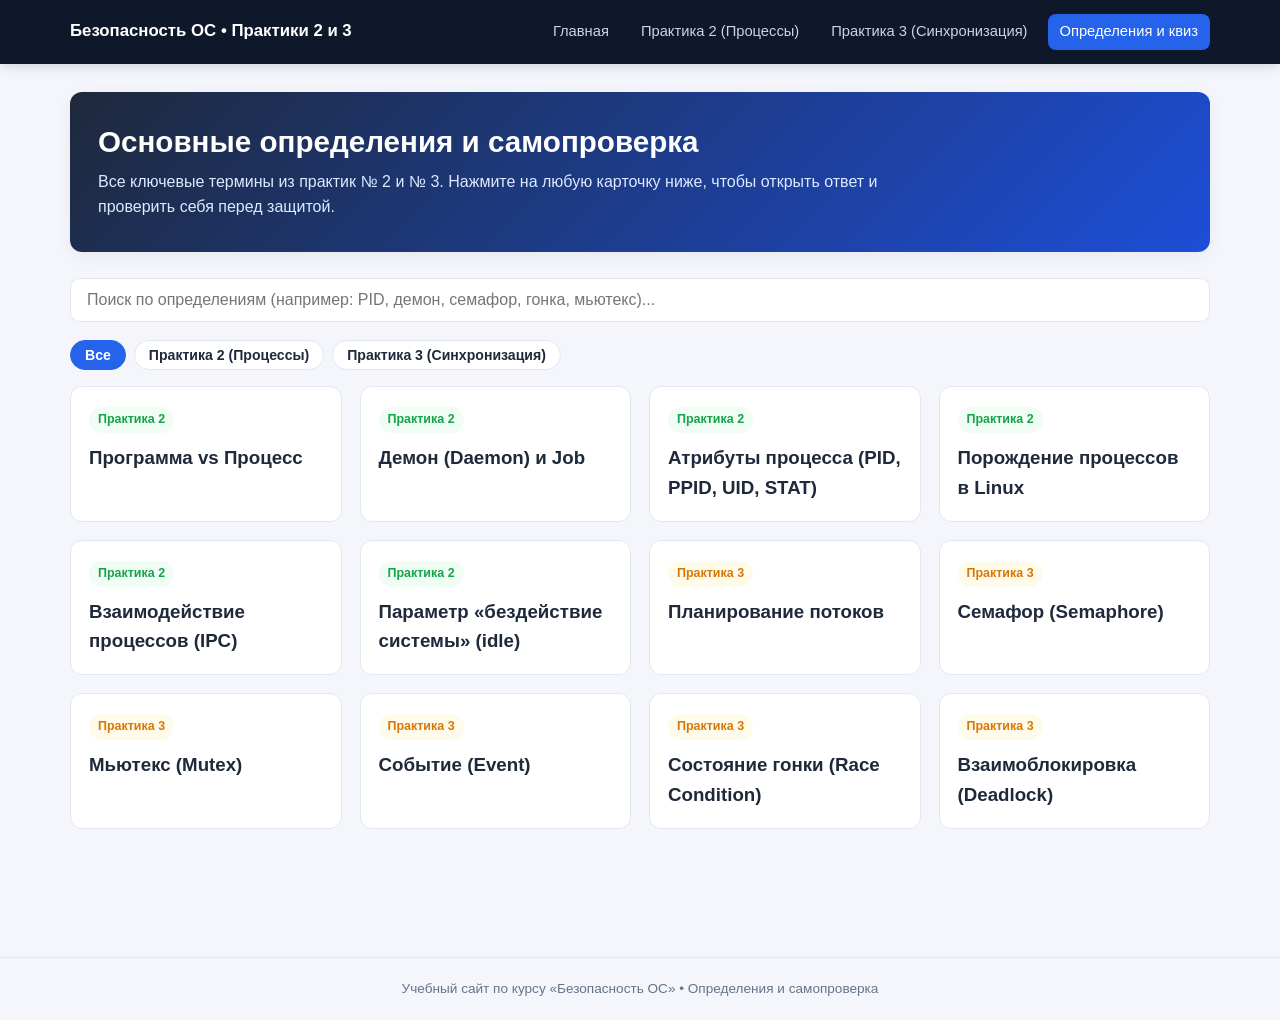
==== definitions.html @ 0ff90acb "Add files via upload" ====
<!DOCTYPE html>
<html lang="ru">
<head>
  <meta charset="UTF-8" />
  <meta name="viewport" content="width=device-width, initial-scale=1.0" />
  <title>Основные определения и квиз — Практики 2 и 3</title>
  <link rel="stylesheet" href="styles.css" />
</head>
<body>
  <header class="topbar">
    <div class="topbar-inner">
      <a class="brand" href="index.html">Безопасность ОС • Практики 2 и 3</a>
      <nav class="nav">
        <a href="index.html">Главная</a>
        <a href="practice2.html">Практика 2 (Процессы)</a>
        <a href="practice3.html">Практика 3 (Синхронизация)</a>
        <a href="definitions.html">Определения и квиз</a>
      </nav>
    </div>
  </header>

  <main class="container">
    <section class="hero">
      <h1>Основные определения и самопроверка</h1>
      <p>
        Все ключевые термины из практик № 2 и № 3. Нажмите на любую карточку ниже, чтобы открыть ответ и проверить себя перед защитой.
      </p>
    </section>

    <input id="defSearch" class="search-box" type="text" placeholder="Поиск по определениям (например: PID, демон, семафор, гонка, мьютекс)..." />

    <div class="pill-tabs">
      <button class="pill-tab active" onclick="filterTopic('all', this)">Все</button>
      <button class="pill-tab" onclick="filterTopic('p2', this)">Практика 2 (Процессы)</button>
      <button class="pill-tab" onclick="filterTopic('p3', this)">Практика 3 (Синхронизация)</button>
    </div>

    <section class="grid" id="cardsGrid">
      <article class="flashcard" data-topic="p2" onclick="this.classList.toggle('open')">
        <span class="badge badge-green">Практика 2</span>
        <h3>Программа vs Процесс</h3>
        <div class="answer">
          <strong>Программа</strong> — статический объект (файл с кодом и данными на диске).<br/>
          <strong>Процесс</strong> — динамический объект, программа в стадии выполнения со своими ресурсами и адресным пространством.
        </div>
      </article>

      <article class="flashcard" data-topic="p2" onclick="this.classList.toggle('open')">
        <span class="badge badge-green">Практика 2</span>
        <h3>Демон (Daemon) и Job</h3>
        <div class="answer">
          <strong>Демон</strong> — фоновый процесс, не привязанный к терминалу (управляется, например, через <code>systemctl</code>).<br/>
          <strong>Job (задание)</strong> — процесс, запущенный пользователем в оболочке, который не является демоном.
        </div>
      </article>

      <article class="flashcard" data-topic="p2" onclick="this.classList.toggle('open')">
        <span class="badge badge-green">Практика 2</span>
        <h3>Атрибуты процесса (PID, PPID, UID, STAT)</h3>
        <div class="answer">
          <code>PID</code> — уникальный номер процесса (в Linux 0 — ядро, 1 — <code>systemd/init</code>);<br/>
          <code>PPID</code> — PID родительского процесса;<br/>
          <code>UID</code> — пользователь-владелец;<br/>
          <code>STAT</code> — состояние (<code>R</code>, <code>S</code>, <code>I</code>, <code>D</code>, <code>Z</code>, <code>T</code>).
        </div>
      </article>

      <article class="flashcard" data-topic="p2" onclick="this.classList.toggle('open')">
        <span class="badge badge-green">Практика 2</span>
        <h3>Порождение процессов в Linux</h3>
        <div class="answer">
          Все процессы порождаются другими процессами через системные вызовы <code>fork()</code> (копия процесса),
          <code>vfork()</code>, <code>clone()</code> (процесс или поток) и <code>exec()</code> (загрузка новой программы).
        </div>
      </article>

      <article class="flashcard" data-topic="p2" onclick="this.classList.toggle('open')">
        <span class="badge badge-green">Практика 2</span>
        <h3>Взаимодействие процессов (IPC)</h3>
        <div class="answer">
          Организуется через сигналы (<code>kill</code>), каналы (<code>pipe</code> / FIFO), общую память,
          очереди сообщений, сокеты, а также семафоры и мьютексы.
        </div>
      </article>

      <article class="flashcard" data-topic="p2" onclick="this.classList.toggle('open')">
        <span class="badge badge-green">Практика 2</span>
        <h3>Параметр «бездействие системы» (idle)</h3>
        <div class="answer">
          Доля времени процессора (<code>id</code> в <code>top</code>), когда ЦП простаивает без задач.
          Для процесса состояние <code>I</code> в <code>STAT</code> означает, что процесс спит более 20 секунд.
        </div>
      </article>

      <article class="flashcard" data-topic="p3" onclick="this.classList.toggle('open')">
        <span class="badge badge-warn">Практика 3</span>
        <h3>Планирование потоков</h3>
        <div class="answer">
          Работа ОС по определению момента смены активного потока и выбору следующего потока из очереди готовых
          на основе приоритетов и дескрипторов.
        </div>
      </article>

      <article class="flashcard" data-topic="p3" onclick="this.classList.toggle('open')">
        <span class="badge badge-warn">Практика 3</span>
        <h3>Семафор (Semaphore)</h3>
        <div class="answer">
          Объект синхронизации со счётчиком, ограничивающий число потоков, одновременно имеющих доступ к ресурсу.
          При захвате (<code>acquire</code>) счётчик уменьшается, при освобождении (<code>release</code>) — увеличивается.
        </div>
      </article>

      <article class="flashcard" data-topic="p3" onclick="this.classList.toggle('open')">
        <span class="badge badge-warn">Практика 3</span>
        <h3>Мьютекс (Mutex)</h3>
        <div class="answer">
          Объект взаимного исключения для защиты общего ресурса: одновременно к ресурсу допускается только
          <strong>один</strong> поток. Пока он работает, остальные ожидают освобождения мьютекса.
        </div>
      </article>

      <article class="flashcard" data-topic="p3" onclick="this.classList.toggle('open')">
        <span class="badge badge-warn">Практика 3</span>
        <h3>Событие (Event)</h3>
        <div class="answer">
          Объект синхронизации с двумя состояниями (сигнальное / несигнальное). Позволяет заблокировать потоки
          через <code>wait()</code>, пока другой поток не установит сигнал методом <code>set()</code>.
        </div>
      </article>

      <article class="flashcard" data-topic="p3" onclick="this.classList.toggle('open')">
        <span class="badge badge-warn">Практика 3</span>
        <h3>Состояние гонки (Race Condition)</h3>
        <div class="answer">
          Ошибка многопоточности, когда несколько потоков одновременно читают и изменяют общие данные без синхронизации,
          из-за чего результат зависит от случайного порядка их выполнения.
        </div>
      </article>

      <article class="flashcard" data-topic="p3" onclick="this.classList.toggle('open')">
        <span class="badge badge-warn">Практика 3</span>
        <h3>Взаимоблокировка (Deadlock)</h3>
        <div class="answer">
          Ситуация, при которой два или более потока бесконечно ждут освобождения ресурсов, захваченных друг другом,
          и ни один не может продолжить работу.
        </div>
      </article>
    </section>
  </main>

  <footer class="footer">
    Учебный сайт по курсу «Безопасность ОС» • Определения и самопроверка
  </footer>

  <script src="app.js"></script>
  <script>
    let activeTopic = "all";
    const searchEl = document.getElementById("defSearch");
    const cards = document.querySelectorAll(".flashcard");

    function applyFilter() {
      const q = searchEl.value.trim().toLowerCase();
      cards.forEach((c) => {
        const matchTopic = activeTopic === "all" || c.dataset.topic === activeTopic;
        const matchText = c.textContent.toLowerCase().includes(q);
        c.style.display = matchTopic && matchText ? "" : "none";
      });
    }

    function filterTopic(topic, btn) {
      activeTopic = topic;
      document.querySelectorAll(".pill-tab").forEach((b) => b.classList.remove("active"));
      btn.classList.add("active");
      applyFilter();
    }

    searchEl.addEventListener("input", applyFilter);
  </script>
</body>
</html>
---- styles.css ----
:root {
  --bg: #f4f6fb;
  --surface: #ffffff;
  --surface-alt: #f8fafc;
  --text: #1e293b;
  --text-muted: #64748b;
  --border: #e2e8f0;
  --primary: #2563eb;
  --primary-dark: #1d4ed8;
  --primary-soft: #eff6ff;
  --accent: #0ea5e9;
  --success: #16a34a;
  --success-soft: #f0fdf4;
  --warn: #d97706;
  --warn-soft: #fffbeb;
  --danger: #dc2626;
  --danger-soft: #fef2f2;
  --code-bg: #0f172a;
  --code-text: #e2e8f0;
  --radius: 12px;
  --shadow: 0 4px 16px rgba(15, 23, 42, 0.06);
}

* {
  box-sizing: border-box;
  margin: 0;
  padding: 0;
}

body {
  font-family: -apple-system, BlinkMacSystemFont, "Segoe UI", Roboto, "Inter", Arial, sans-serif;
  background: var(--bg);
  color: var(--text);
  line-height: 1.6;
}

a {
  color: var(--primary);
  text-decoration: none;
}

a:hover {
  text-decoration: underline;
}

.topbar {
  background: #0f172a;
  color: #f8fafc;
  position: sticky;
  top: 0;
  z-index: 100;
  box-shadow: 0 2px 12px rgba(0, 0, 0, 0.15);
}

.topbar-inner {
  max-width: 1180px;
  margin: 0 auto;
  padding: 14px 20px;
  display: flex;
  flex-wrap: wrap;
  align-items: center;
  justify-content: space-between;
  gap: 12px;
}

.brand {
  font-weight: 700;
  font-size: 1.05rem;
  color: #ffffff;
  display: flex;
  align-items: center;
  gap: 8px;
}

.brand:hover {
  text-decoration: none;
  opacity: 0.9;
}

.nav {
  display: flex;
  flex-wrap: wrap;
  gap: 8px;
}

.nav a {
  color: #cbd5e1;
  padding: 6px 12px;
  border-radius: 8px;
  font-size: 0.92rem;
  font-weight: 500;
  transition: background 0.15s, color 0.15s;
}

.nav a:hover {
  background: rgba(255, 255, 255, 0.1);
  color: #ffffff;
  text-decoration: none;
}

.nav a.active {
  background: var(--primary);
  color: #ffffff;
}

.container {
  max-width: 1180px;
  margin: 0 auto;
  padding: 28px 20px 60px;
}

.hero {
  background: linear-gradient(135deg, #1e293b 0%, #1d4ed8 100%);
  color: #ffffff;
  border-radius: var(--radius);
  padding: 32px 28px;
  margin-bottom: 26px;
  box-shadow: var(--shadow);
}

.hero h1 {
  font-size: 1.85rem;
  margin-bottom: 8px;
  line-height: 1.25;
}

.hero p {
  color: #dbeafe;
  max-width: 780px;
  font-size: 1rem;
}

.grid {
  display: grid;
  grid-template-columns: repeat(auto-fit, minmax(260px, 1fr));
  gap: 18px;
  margin-bottom: 28px;
}

.card {
  background: var(--surface);
  border: 1px solid var(--border);
  border-radius: var(--radius);
  padding: 22px;
  box-shadow: var(--shadow);
}

.card-link {
  display: flex;
  flex-direction: column;
  justify-content: space-between;
  transition: transform 0.15s, border-color 0.15s;
}

.card-link:hover {
  transform: translateY(-2px);
  border-color: var(--primary);
}

.card h2, .card h3 {
  margin-bottom: 10px;
  color: #0f172a;
}

.badge {
  display: inline-block;
  padding: 3px 9px;
  border-radius: 999px;
  font-size: 0.78rem;
  font-weight: 600;
  margin-bottom: 10px;
}

.badge-blue { background: var(--primary-soft); color: var(--primary-dark); }
.badge-green { background: var(--success-soft); color: var(--success); }
.badge-warn { background: var(--warn-soft); color: var(--warn); }
.badge-danger { background: var(--danger-soft); color: var(--danger); }

.btn {
  display: inline-flex;
  align-items: center;
  gap: 6px;
  padding: 8px 14px;
  border-radius: 8px;
  border: 1px solid transparent;
  font-size: 0.9rem;
  font-weight: 600;
  cursor: pointer;
  background: var(--primary);
  color: #ffffff;
  transition: background 0.15s;
}

.btn:hover {
  background: var(--primary-dark);
  text-decoration: none;
}

.btn-outline {
  background: var(--surface);
  color: var(--text);
  border-color: var(--border);
}

.btn-outline:hover {
  background: var(--surface-alt);
}

.btn-sm {
  padding: 5px 10px;
  font-size: 0.82rem;
}

.btn-danger { background: var(--danger); }
.btn-danger:hover { background: #b91c1c; }
.btn-warn { background: var(--warn); }
.btn-warn:hover { background: #b45309; }
.btn-success { background: var(--success); }
.btn-success:hover { background: #15803d; }

.search-box {
  width: 100%;
  padding: 12px 16px;
  border: 1px solid var(--border);
  border-radius: 10px;
  font-size: 1rem;
  background: var(--surface);
  color: var(--text);
  margin-bottom: 18px;
}

.search-box:focus {
  outline: 2px solid var(--primary);
  border-color: transparent;
}

table {
  width: 100%;
  border-collapse: collapse;
  margin-top: 10px;
  font-size: 0.93rem;
}

th, td {
  text-align: left;
  padding: 10px 12px;
  border-bottom: 1px solid var(--border);
  vertical-align: top;
}

th {
  background: var(--surface-alt);
  font-weight: 600;
  color: #334155;
}

code, pre {
  font-family: "Cascadia Code", "Fira Code", Consolas, monospace;
}

code {
  background: #f1f5f9;
  color: #0f172a;
  padding: 2px 6px;
  border-radius: 5px;
  font-size: 0.88em;
}

.terminal {
  background: var(--code-bg);
  color: var(--code-text);
  border-radius: 10px;
  padding: 16px;
  font-family: "Cascadia Code", "Fira Code", Consolas, monospace;
  font-size: 0.88rem;
  line-height: 1.5;
  overflow-x: auto;
  min-height: 140px;
  white-space: pre-wrap;
}

.terminal .prompt { color: #4ade80; }
.terminal .cmd { color: #93c5fd; font-weight: 600; }
.terminal .err { color: #f87171; }
.terminal .info { color: #fde047; }

.controls {
  display: flex;
  flex-wrap: wrap;
  gap: 8px;
  margin: 12px 0;
}

.section-title {
  margin: 26px 0 14px;
  font-size: 1.35rem;
  color: #0f172a;
}

.pill-tabs {
  display: flex;
  flex-wrap: wrap;
  gap: 8px;
  margin-bottom: 16px;
}

.pill-tab {
  padding: 6px 14px;
  border-radius: 999px;
  border: 1px solid var(--border);
  background: var(--surface);
  color: var(--text);
  cursor: pointer;
  font-weight: 600;
  font-size: 0.88rem;
}

.pill-tab.active {
  background: var(--primary);
  color: #ffffff;
  border-color: var(--primary);
}

.flashcard {
  background: var(--surface);
  border: 1px solid var(--border);
  border-radius: var(--radius);
  padding: 18px;
  cursor: pointer;
  transition: border-color 0.15s, box-shadow 0.15s;
}

.flashcard:hover {
  border-color: var(--primary);
  box-shadow: var(--shadow);
}

.flashcard .answer {
  margin-top: 10px;
  padding-top: 10px;
  border-top: 1px dashed var(--border);
  color: #334155;
  display: none;
}

.flashcard.open .answer {
  display: block;
}

.graph-box {
  background: var(--surface-alt);
  border: 1px solid var(--border);
  border-radius: 10px;
  padding: 16px;
  overflow-x: auto;
}

.point-row {
  display: grid;
  grid-template-columns: repeat(auto-fit, minmax(210px, 1fr));
  gap: 12px;
  margin: 14px 0;
}

.point-card {
  border: 2px solid var(--border);
  border-radius: 10px;
  padding: 12px;
  background: var(--surface);
  transition: border-color 0.2s, background 0.2s;
}

.point-card.done {
  border-color: var(--success);
  background: var(--success-soft);
}

.point-card.active {
  border-color: var(--primary);
  background: var(--primary-soft);
}

.thread-chip {
  display: inline-block;
  padding: 2px 8px;
  margin: 2px;
  border-radius: 6px;
  font-size: 0.82rem;
  font-weight: 700;
  background: #e2e8f0;
  color: #1e293b;
}

.thread-chip.passed {
  background: #bbf7d0;
  color: #14532d;
}

.thread-chip.running {
  background: #bfdbfe;
  color: #1e3a8a;
}

.footer {
  text-align: center;
  color: var(--text-muted);
  font-size: 0.85rem;
  padding: 20px;
  border-top: 1px solid var(--border);
  margin-top: 40px;
}
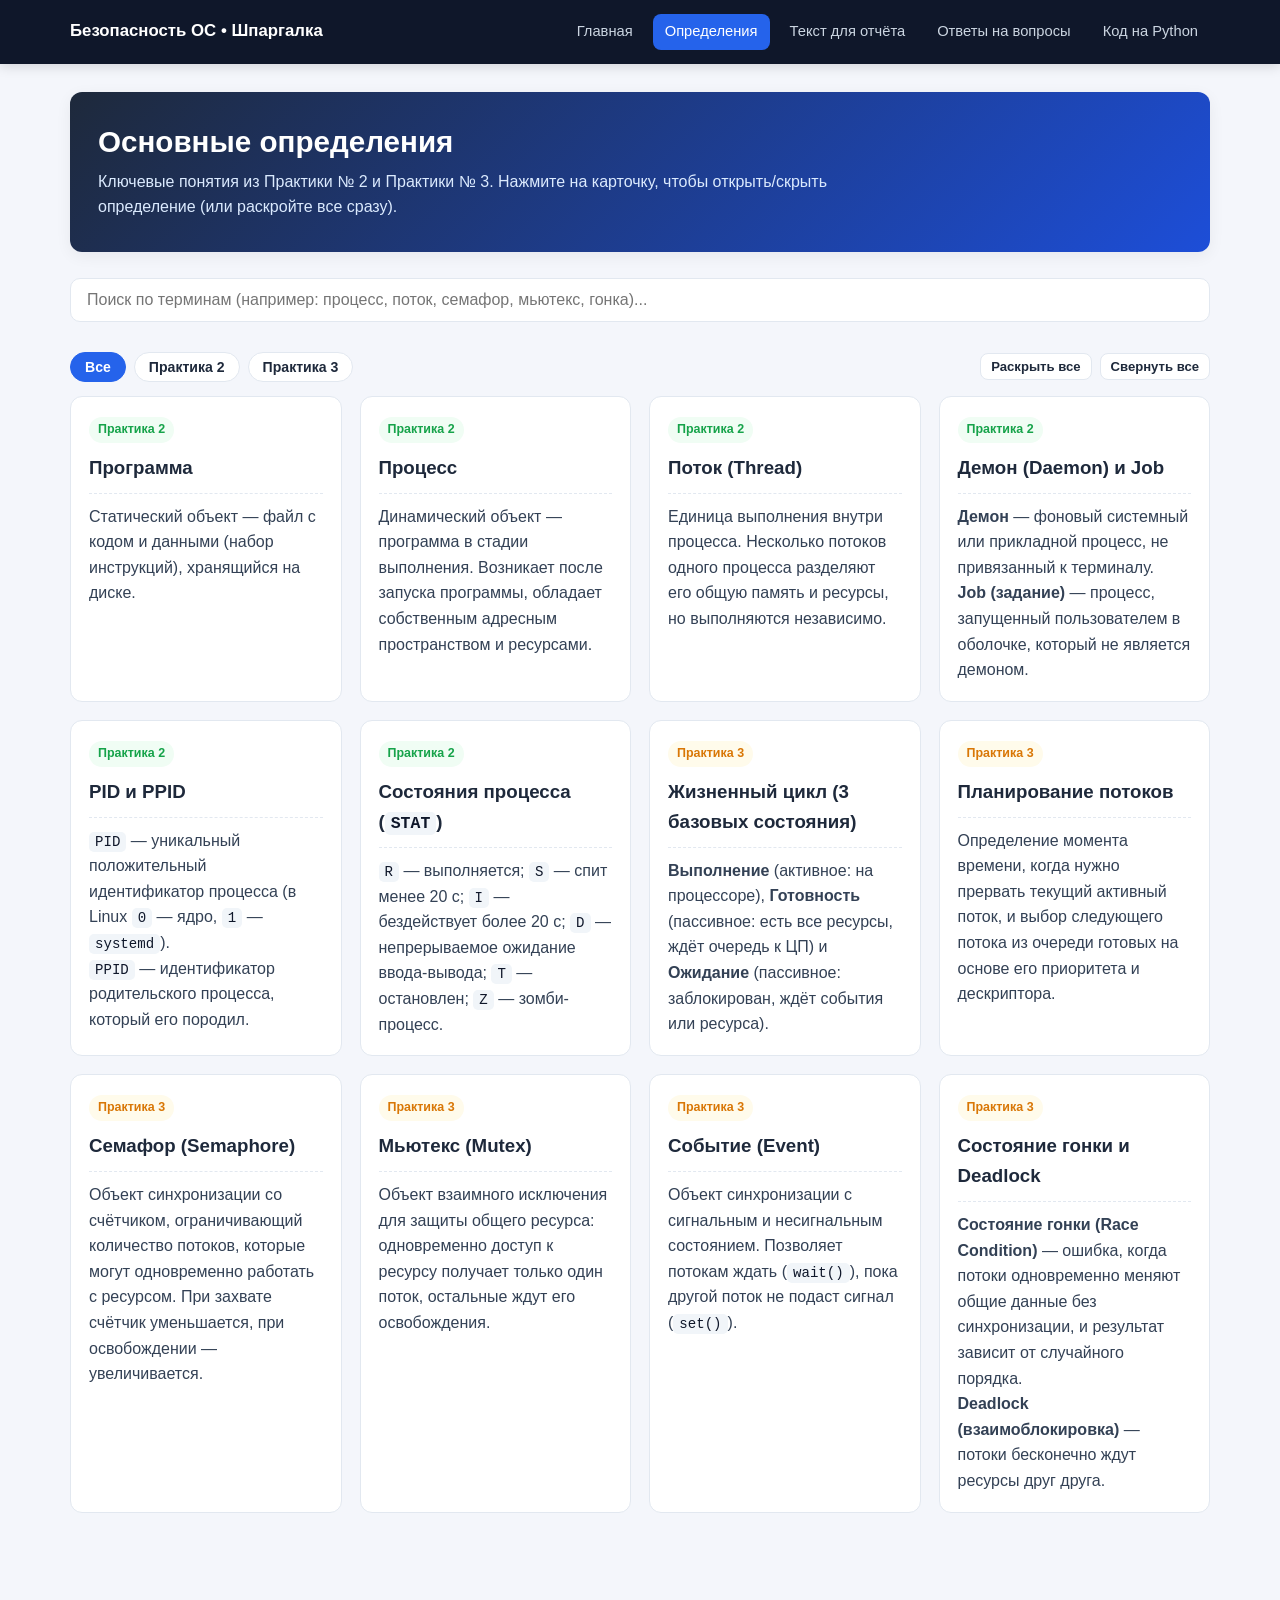
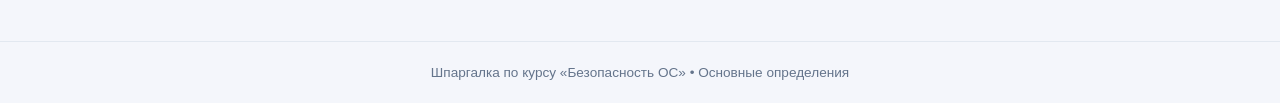
==== commit 800bb20f: "Add files via upload" ====
--- a/definitions.html
+++ b/definitions.html
@@ -3,153 +3,151 @@
 <head>
   <meta charset="UTF-8" />
   <meta name="viewport" content="width=device-width, initial-scale=1.0" />
-  <title>Основные определения и квиз — Практики 2 и 3</title>
+  <title>Основные определения — Практики 2 и 3</title>
   <link rel="stylesheet" href="styles.css" />
 </head>
 <body>
   <header class="topbar">
     <div class="topbar-inner">
-      <a class="brand" href="index.html">Безопасность ОС • Практики 2 и 3</a>
+      <a class="brand" href="index.html">Безопасность ОС • Шпаргалка</a>
       <nav class="nav">
         <a href="index.html">Главная</a>
-        <a href="practice2.html">Практика 2 (Процессы)</a>
-        <a href="practice3.html">Практика 3 (Синхронизация)</a>
-        <a href="definitions.html">Определения и квиз</a>
+        <a href="definitions.html">Определения</a>
+        <a href="speech.html">Текст для отчёта</a>
+        <a href="questions.html">Ответы на вопросы</a>
+        <a href="python-code.html">Код на Python</a>
       </nav>
     </div>
   </header>
 
   <main class="container">
     <section class="hero">
-      <h1>Основные определения и самопроверка</h1>
+      <h1>Основные определения</h1>
       <p>
-        Все ключевые термины из практик № 2 и № 3. Нажмите на любую карточку ниже, чтобы открыть ответ и проверить себя перед защитой.
+        Ключевые понятия из Практики № 2 и Практики № 3. Нажмите на карточку, чтобы открыть/скрыть определение (или раскройте все сразу).
       </p>
     </section>
 
-    <input id="defSearch" class="search-box" type="text" placeholder="Поиск по определениям (например: PID, демон, семафор, гонка, мьютекс)..." />
+    <input id="defSearch" class="search-box" type="text" placeholder="Поиск по терминам (например: процесс, поток, семафор, мьютекс, гонка)..." />
 
-    <div class="pill-tabs">
-      <button class="pill-tab active" onclick="filterTopic('all', this)">Все</button>
-      <button class="pill-tab" onclick="filterTopic('p2', this)">Практика 2 (Процессы)</button>
-      <button class="pill-tab" onclick="filterTopic('p3', this)">Практика 3 (Синхронизация)</button>
+    <div class="controls" style="justify-content: space-between; align-items: center;">
+      <div class="pill-tabs" style="margin-bottom: 0;">
+        <button class="pill-tab active" onclick="filterTopic('all', this)">Все</button>
+        <button class="pill-tab" onclick="filterTopic('p2', this)">Практика 2</button>
+        <button class="pill-tab" onclick="filterTopic('p3', this)">Практика 3</button>
+      </div>
+      <div style="display: flex; gap: 8px;">
+        <button class="btn btn-sm btn-outline" onclick="toggleAll(true)">Раскрыть все</button>
+        <button class="btn btn-sm btn-outline" onclick="toggleAll(false)">Свернуть все</button>
+      </div>
     </div>
 
-    <section class="grid" id="cardsGrid">
-      <article class="flashcard" data-topic="p2" onclick="this.classList.toggle('open')">
+    <section class="grid" id="cardsGrid" style="margin-top: 14px;">
+      <article class="flashcard open" data-topic="p2" onclick="this.classList.toggle('open')">
         <span class="badge badge-green">Практика 2</span>
-        <h3>Программа vs Процесс</h3>
+        <h3>Программа</h3>
         <div class="answer">
-          <strong>Программа</strong> — статический объект (файл с кодом и данными на диске).<br/>
-          <strong>Процесс</strong> — динамический объект, программа в стадии выполнения со своими ресурсами и адресным пространством.
+          Статический объект — файл с кодом и данными (набор инструкций), хранящийся на диске.
         </div>
       </article>
 
-      <article class="flashcard" data-topic="p2" onclick="this.classList.toggle('open')">
+      <article class="flashcard open" data-topic="p2" onclick="this.classList.toggle('open')">
+        <span class="badge badge-green">Практика 2</span>
+        <h3>Процесс</h3>
+        <div class="answer">
+          Динамический объект — программа в стадии выполнения. Возникает после запуска программы, обладает собственным адресным пространством и ресурсами.
+        </div>
+      </article>
+
+      <article class="flashcard open" data-topic="p2" onclick="this.classList.toggle('open')">
+        <span class="badge badge-green">Практика 2</span>
+        <h3>Поток (Thread)</h3>
+        <div class="answer">
+          Единица выполнения внутри процесса. Несколько потоков одного процесса разделяют его общую память и ресурсы, но выполняются независимо.
+        </div>
+      </article>
+
+      <article class="flashcard open" data-topic="p2" onclick="this.classList.toggle('open')">
         <span class="badge badge-green">Практика 2</span>
         <h3>Демон (Daemon) и Job</h3>
         <div class="answer">
-          <strong>Демон</strong> — фоновый процесс, не привязанный к терминалу (управляется, например, через <code>systemctl</code>).<br/>
+          <strong>Демон</strong> — фоновый системный или прикладной процесс, не привязанный к терминалу.<br/>
           <strong>Job (задание)</strong> — процесс, запущенный пользователем в оболочке, который не является демоном.
         </div>
       </article>
 
-      <article class="flashcard" data-topic="p2" onclick="this.classList.toggle('open')">
+      <article class="flashcard open" data-topic="p2" onclick="this.classList.toggle('open')">
         <span class="badge badge-green">Практика 2</span>
-        <h3>Атрибуты процесса (PID, PPID, UID, STAT)</h3>
+        <h3>PID и PPID</h3>
         <div class="answer">
-          <code>PID</code> — уникальный номер процесса (в Linux 0 — ядро, 1 — <code>systemd/init</code>);<br/>
-          <code>PPID</code> — PID родительского процесса;<br/>
-          <code>UID</code> — пользователь-владелец;<br/>
-          <code>STAT</code> — состояние (<code>R</code>, <code>S</code>, <code>I</code>, <code>D</code>, <code>Z</code>, <code>T</code>).
+          <code>PID</code> — уникальный положительный идентификатор процесса (в Linux <code>0</code> — ядро, <code>1</code> — <code>systemd</code>).<br/>
+          <code>PPID</code> — идентификатор родительского процесса, который его породил.
         </div>
       </article>
 
-      <article class="flashcard" data-topic="p2" onclick="this.classList.toggle('open')">
+      <article class="flashcard open" data-topic="p2" onclick="this.classList.toggle('open')">
         <span class="badge badge-green">Практика 2</span>
-        <h3>Порождение процессов в Linux</h3>
+        <h3>Состояния процесса (<code>STAT</code>)</h3>
         <div class="answer">
-          Все процессы порождаются другими процессами через системные вызовы <code>fork()</code> (копия процесса),
-          <code>vfork()</code>, <code>clone()</code> (процесс или поток) и <code>exec()</code> (загрузка новой программы).
+          <code>R</code> — выполняется; <code>S</code> — спит менее 20 с; <code>I</code> — бездействует более 20 с;
+          <code>D</code> — непрерываемое ожидание ввода-вывода; <code>T</code> — остановлен; <code>Z</code> — зомби-процесс.
         </div>
       </article>
 
-      <article class="flashcard" data-topic="p2" onclick="this.classList.toggle('open')">
-        <span class="badge badge-green">Практика 2</span>
-        <h3>Взаимодействие процессов (IPC)</h3>
+      <article class="flashcard open" data-topic="p3" onclick="this.classList.toggle('open')">
+        <span class="badge badge-warn">Практика 3</span>
+        <h3>Жизненный цикл (3 базовых состояния)</h3>
         <div class="answer">
-          Организуется через сигналы (<code>kill</code>), каналы (<code>pipe</code> / FIFO), общую память,
-          очереди сообщений, сокеты, а также семафоры и мьютексы.
+          <strong>Выполнение</strong> (активное: на процессоре), <strong>Готовность</strong> (пассивное: есть все ресурсы, ждёт очередь к ЦП)
+          и <strong>Ожидание</strong> (пассивное: заблокирован, ждёт события или ресурса).
         </div>
       </article>
 
-      <article class="flashcard" data-topic="p2" onclick="this.classList.toggle('open')">
-        <span class="badge badge-green">Практика 2</span>
-        <h3>Параметр «бездействие системы» (idle)</h3>
+      <article class="flashcard open" data-topic="p3" onclick="this.classList.toggle('open')">
+        <span class="badge badge-warn">Практика 3</span>
+        <h3>Планирование потоков</h3>
         <div class="answer">
-          Доля времени процессора (<code>id</code> в <code>top</code>), когда ЦП простаивает без задач.
-          Для процесса состояние <code>I</code> в <code>STAT</code> означает, что процесс спит более 20 секунд.
+          Определение момента времени, когда нужно прервать текущий активный поток, и выбор следующего потока из очереди готовых на основе его приоритета и дескриптора.
         </div>
       </article>
 
-      <article class="flashcard" data-topic="p3" onclick="this.classList.toggle('open')">
+      <article class="flashcard open" data-topic="p3" onclick="this.classList.toggle('open')">
         <span class="badge badge-warn">Практика 3</span>
-        <h3>Планирование потоков</h3>
+        <h3>Семафор (Semaphore)</h3>
         <div class="answer">
-          Работа ОС по определению момента смены активного потока и выбору следующего потока из очереди готовых
-          на основе приоритетов и дескрипторов.
+          Объект синхронизации со счётчиком, ограничивающий количество потоков, которые могут одновременно работать с ресурсом. При захвате счётчик уменьшается, при освобождении — увеличивается.
         </div>
       </article>
 
-      <article class="flashcard" data-topic="p3" onclick="this.classList.toggle('open')">
+      <article class="flashcard open" data-topic="p3" onclick="this.classList.toggle('open')">
         <span class="badge badge-warn">Практика 3</span>
-        <h3>Семафор (Semaphore)</h3>
+        <h3>Мьютекс (Mutex)</h3>
         <div class="answer">
-          Объект синхронизации со счётчиком, ограничивающий число потоков, одновременно имеющих доступ к ресурсу.
-          При захвате (<code>acquire</code>) счётчик уменьшается, при освобождении (<code>release</code>) — увеличивается.
+          Объект взаимного исключения для защиты общего ресурса: одновременно доступ к ресурсу получает только один поток, остальные ждут его освобождения.
         </div>
       </article>
 
-      <article class="flashcard" data-topic="p3" onclick="this.classList.toggle('open')">
+      <article class="flashcard open" data-topic="p3" onclick="this.classList.toggle('open')">
         <span class="badge badge-warn">Практика 3</span>
-        <h3>Мьютекс (Mutex)</h3>
+        <h3>Событие (Event)</h3>
         <div class="answer">
-          Объект взаимного исключения для защиты общего ресурса: одновременно к ресурсу допускается только
-          <strong>один</strong> поток. Пока он работает, остальные ожидают освобождения мьютекса.
+          Объект синхронизации с сигнальным и несигнальным состоянием. Позволяет потокам ждать (<code>wait()</code>), пока другой поток не подаст сигнал (<code>set()</code>).
         </div>
       </article>
 
-      <article class="flashcard" data-topic="p3" onclick="this.classList.toggle('open')">
+      <article class="flashcard open" data-topic="p3" onclick="this.classList.toggle('open')">
         <span class="badge badge-warn">Практика 3</span>
-        <h3>Событие (Event)</h3>
+        <h3>Состояние гонки и Deadlock</h3>
         <div class="answer">
-          Объект синхронизации с двумя состояниями (сигнальное / несигнальное). Позволяет заблокировать потоки
-          через <code>wait()</code>, пока другой поток не установит сигнал методом <code>set()</code>.
-        </div>
-      </article>
-
-      <article class="flashcard" data-topic="p3" onclick="this.classList.toggle('open')">
-        <span class="badge badge-warn">Практика 3</span>
-        <h3>Состояние гонки (Race Condition)</h3>
-        <div class="answer">
-          Ошибка многопоточности, когда несколько потоков одновременно читают и изменяют общие данные без синхронизации,
-          из-за чего результат зависит от случайного порядка их выполнения.
-        </div>
-      </article>
-
-      <article class="flashcard" data-topic="p3" onclick="this.classList.toggle('open')">
-        <span class="badge badge-warn">Практика 3</span>
-        <h3>Взаимоблокировка (Deadlock)</h3>
-        <div class="answer">
-          Ситуация, при которой два или более потока бесконечно ждут освобождения ресурсов, захваченных друг другом,
-          и ни один не может продолжить работу.
+          <strong>Состояние гонки (Race Condition)</strong> — ошибка, когда потоки одновременно меняют общие данные без синхронизации, и результат зависит от случайного порядка.<br/>
+          <strong>Deadlock (взаимоблокировка)</strong> — потоки бесконечно ждут ресурсы друг друга.
         </div>
       </article>
     </section>
   </main>
 
   <footer class="footer">
-    Учебный сайт по курсу «Безопасность ОС» • Определения и самопроверка
+    Шпаргалка по курсу «Безопасность ОС» • Основные определения
   </footer>
 
   <script src="app.js"></script>
@@ -174,6 +172,10 @@
       applyFilter();
     }
 
+    function toggleAll(openState) {
+      cards.forEach((c) => c.classList.toggle("open", openState));
+    }
+
     searchEl.addEventListener("input", applyFilter);
   </script>
 </body>
